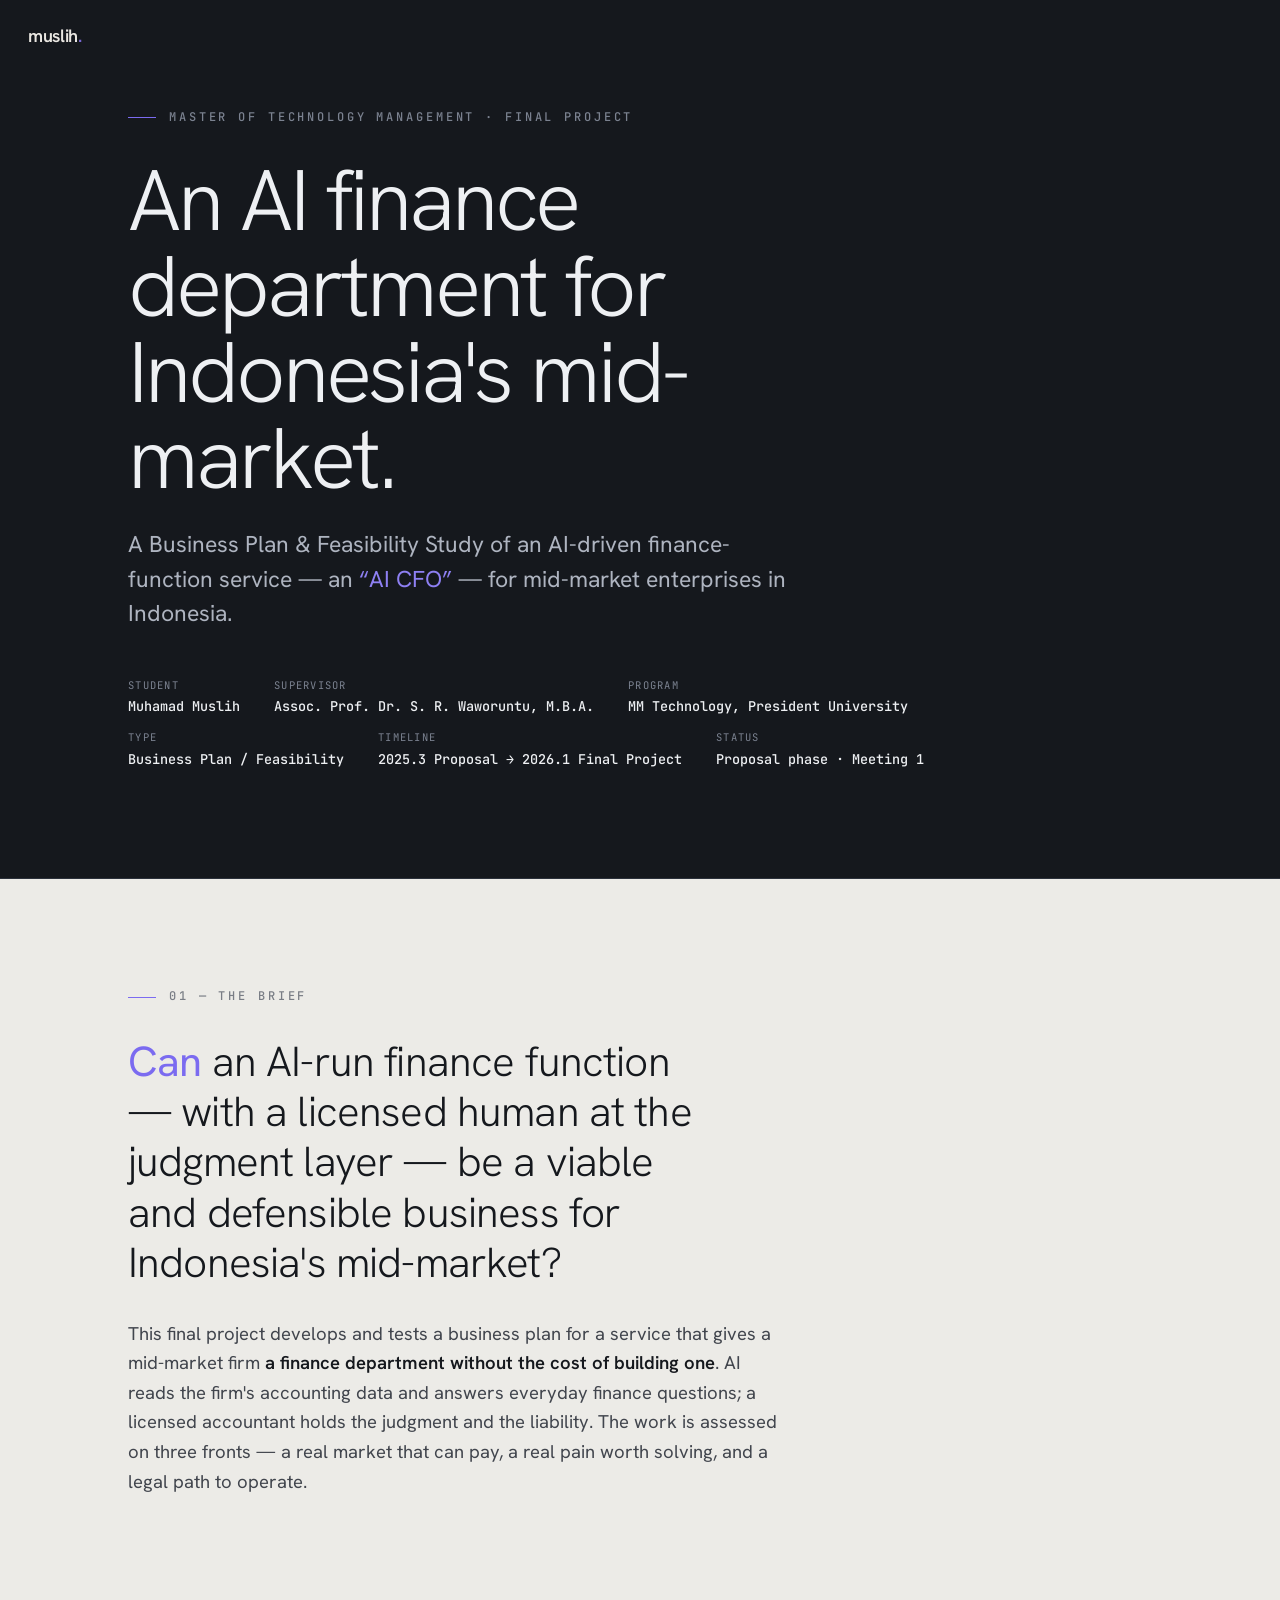
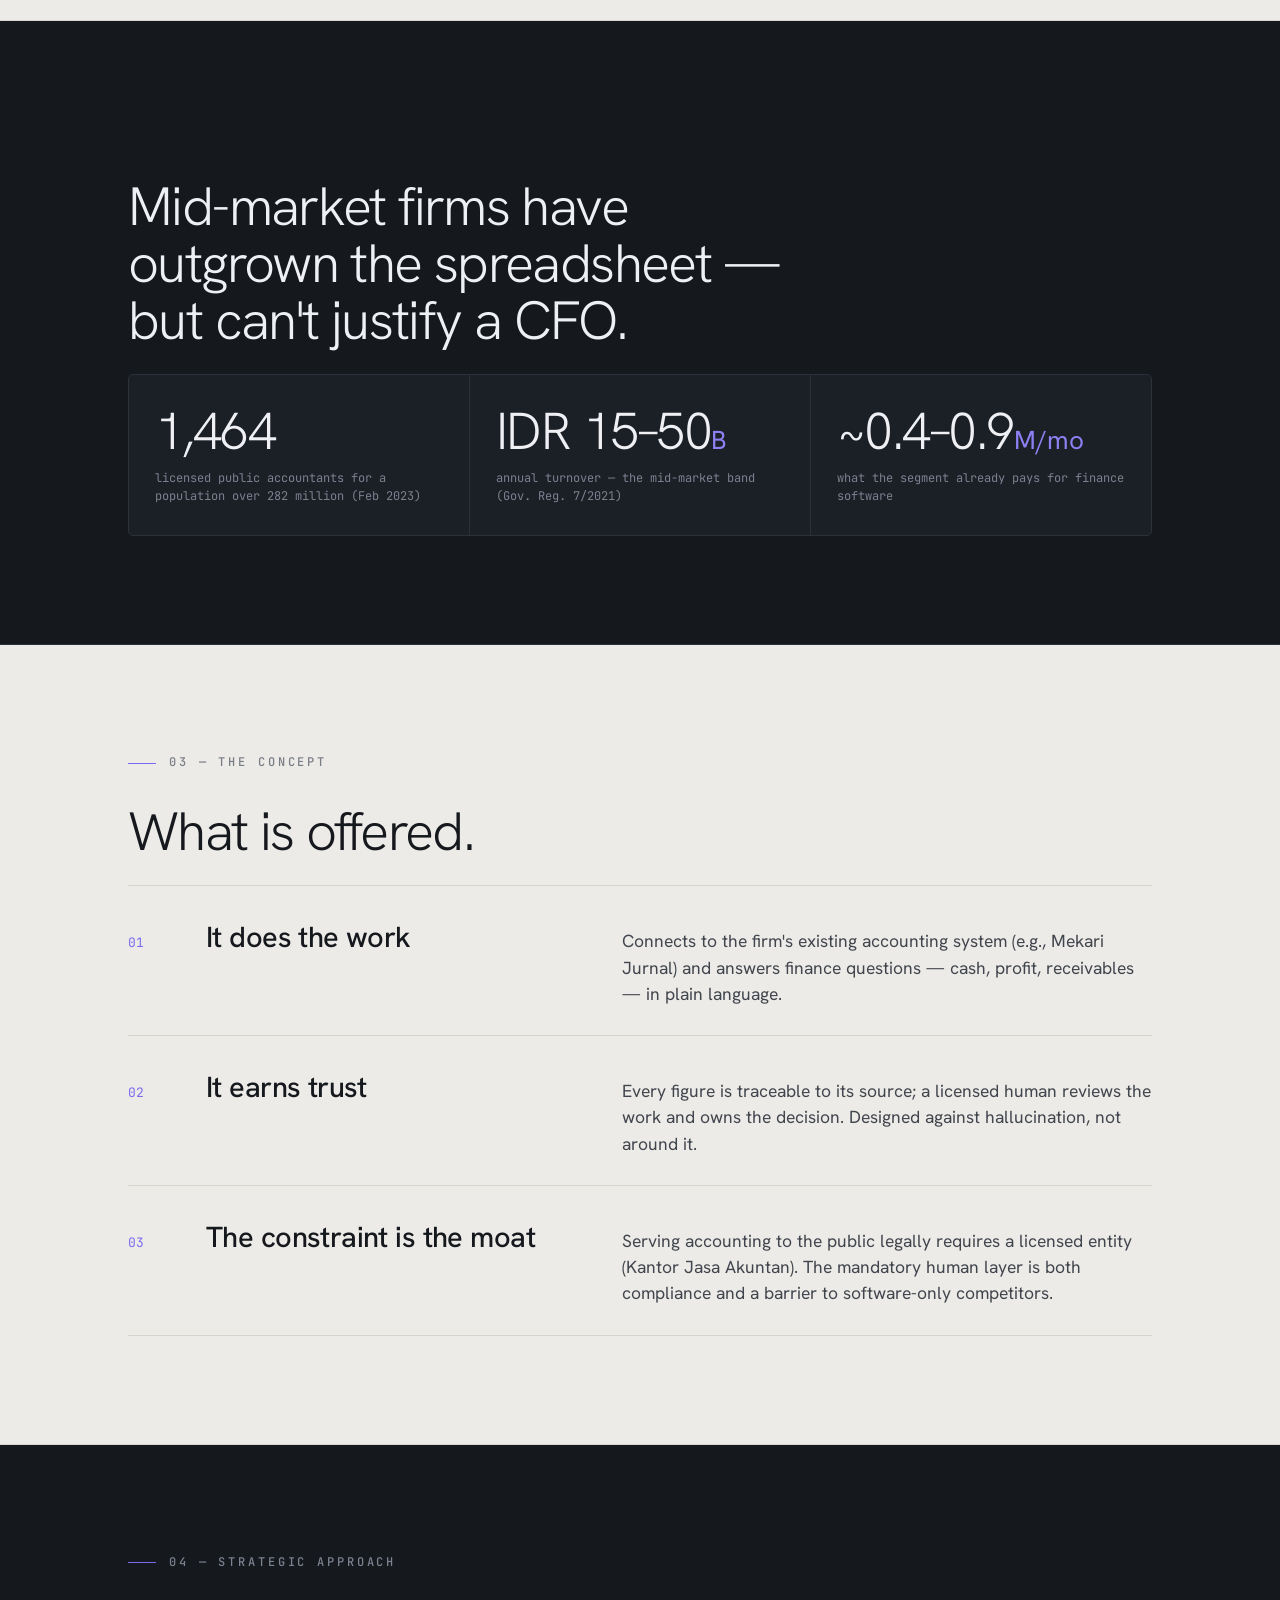
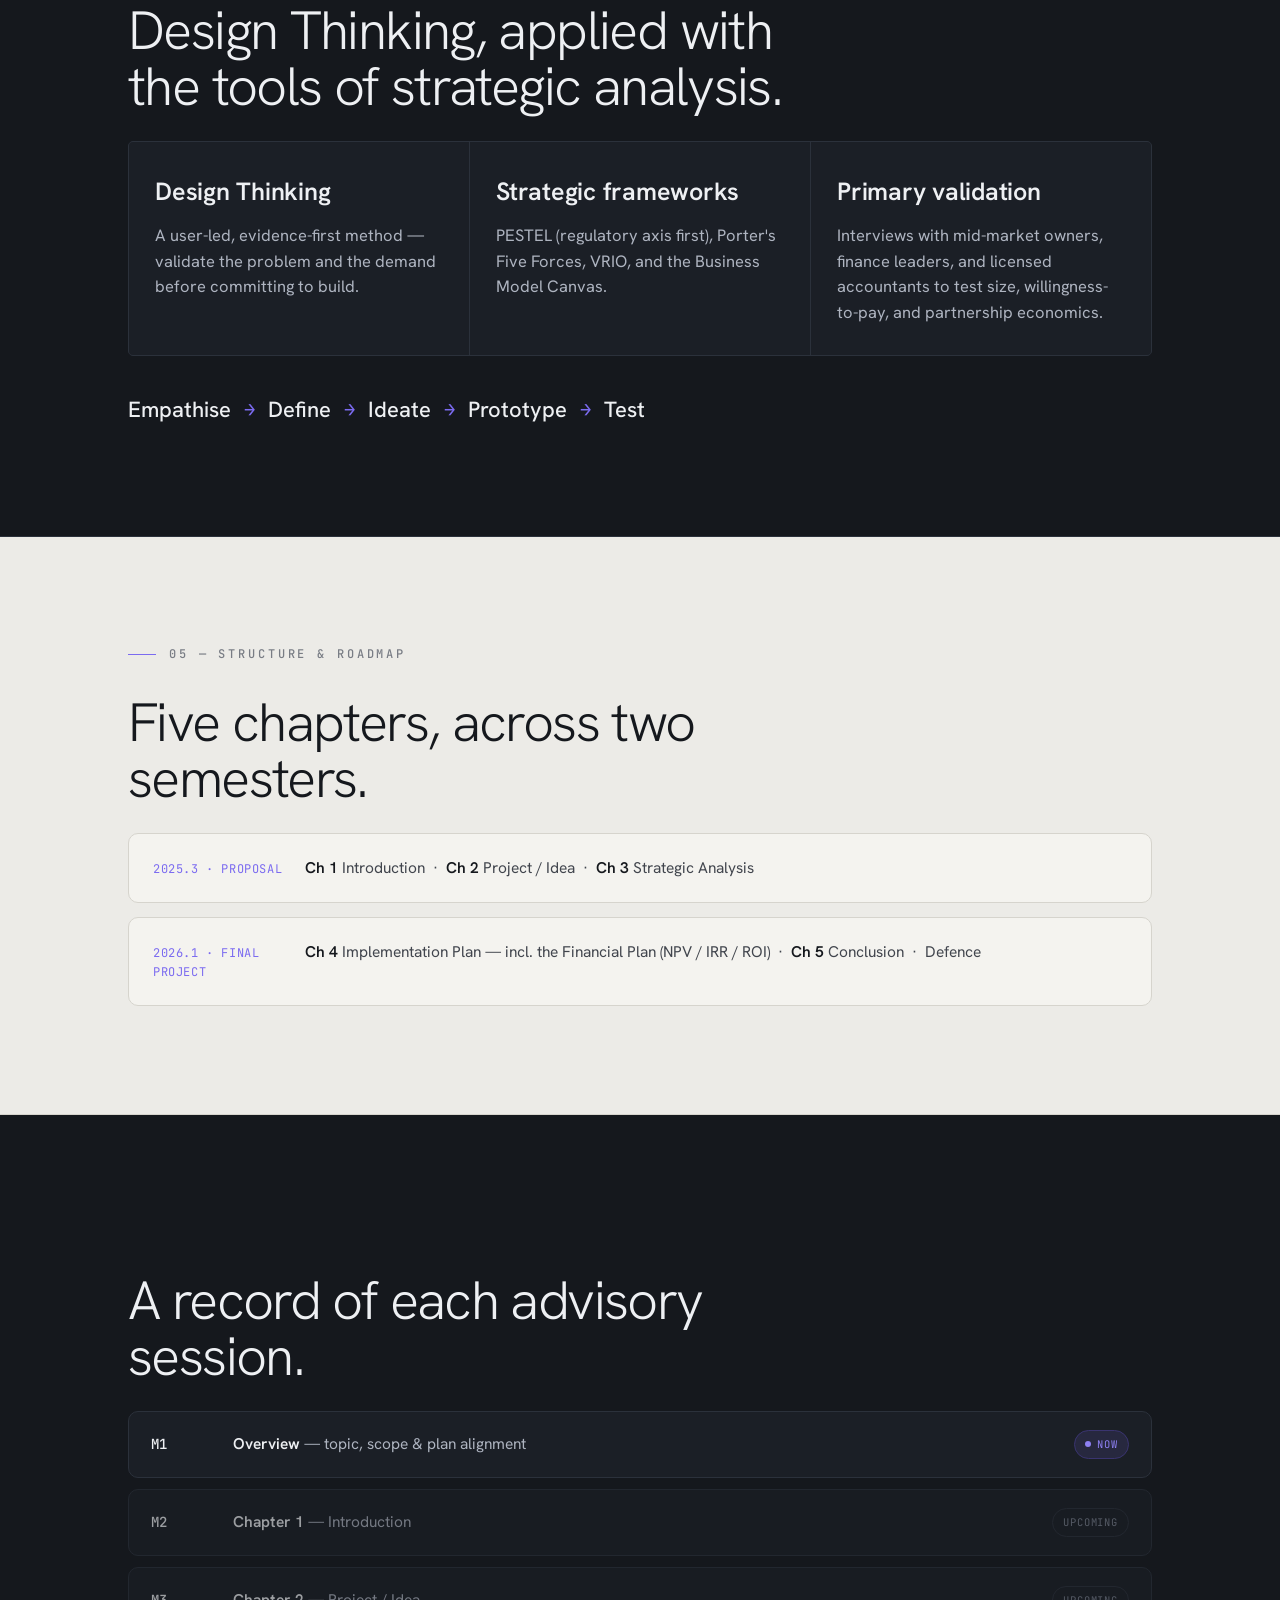
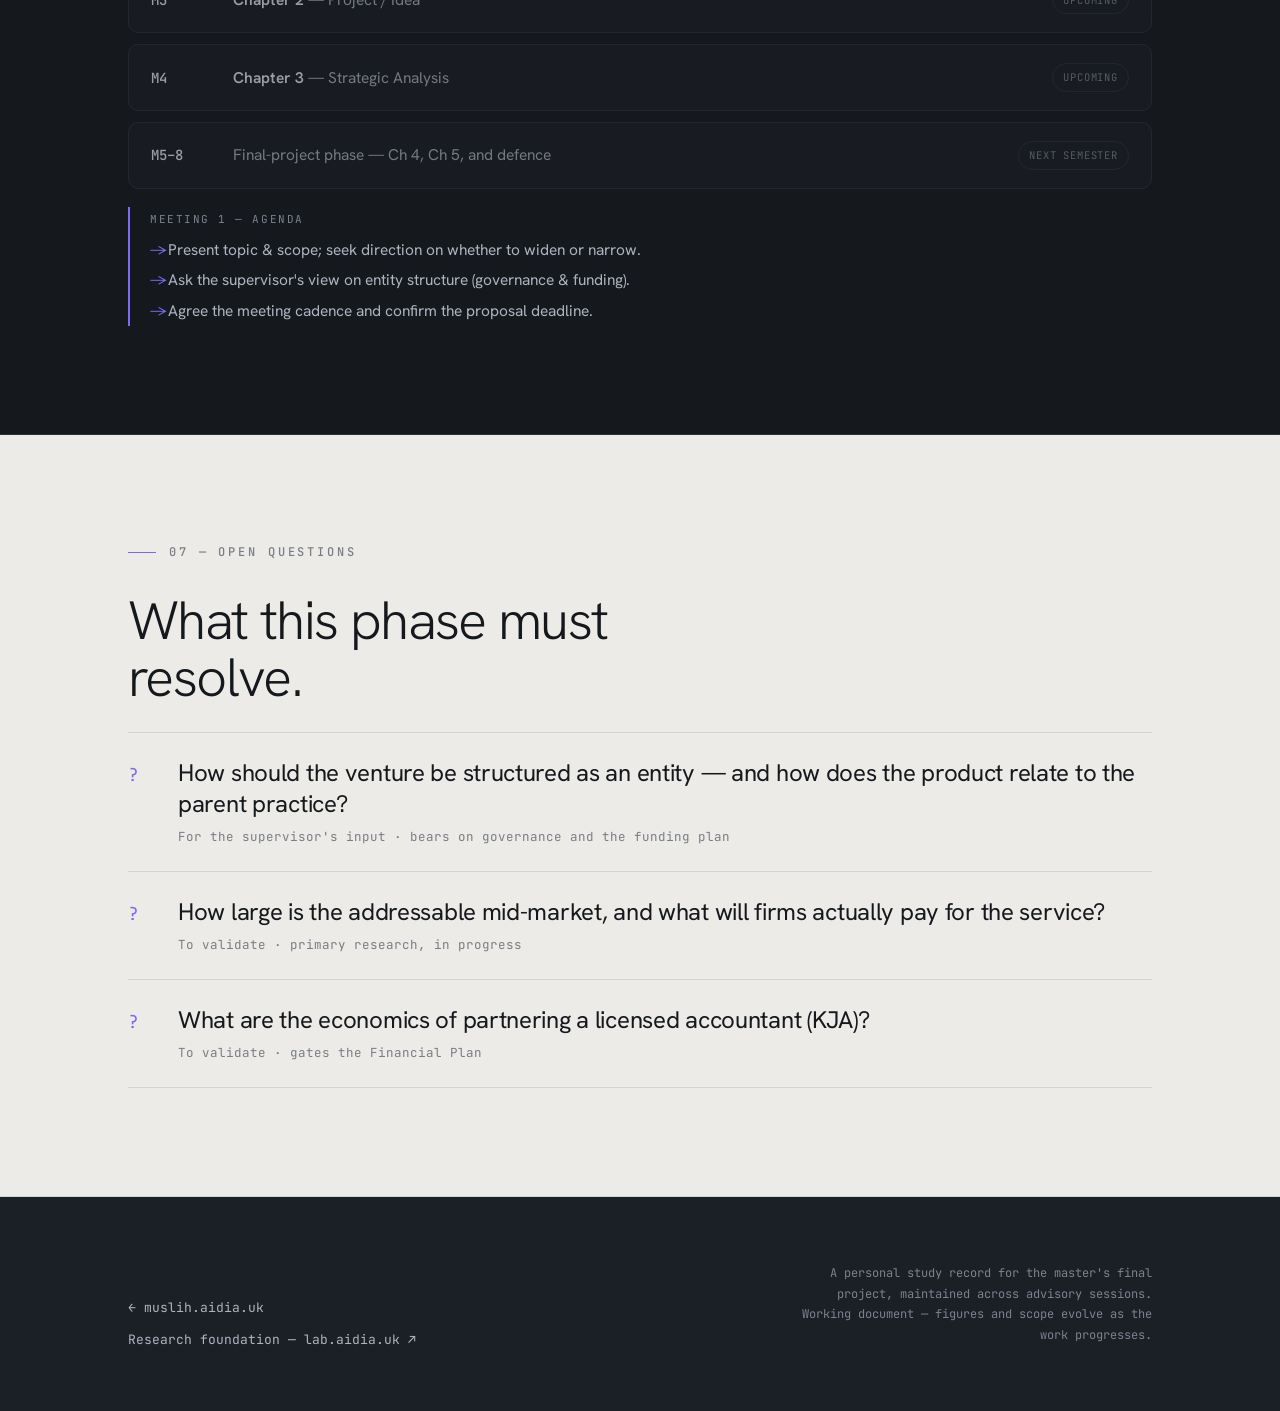
==== finalproject-mmpu/index.html @ 0fbce385 "Add Final Project (MMPU) consultation dossier — /finalproject-mmpu Co-Authored-By: Claude Opus 4.8 <" ====
<!DOCTYPE html>
<html lang="en">
<head>
<meta charset="UTF-8">
<meta name="viewport" content="width=device-width, initial-scale=1, viewport-fit=cover">
<title>Final Project — AI CFO for Indonesia's Mid-Market · Muhamad Muslih</title>
<meta name="description" content="A master's final project (Business Plan & Feasibility Study) on an AI-driven finance-function service for Indonesia's mid-market enterprises. A living record of the work, from proposal to defence.">
<meta name="robots" content="noindex">
<meta property="og:title" content="Final Project — An AI Finance Department for Indonesia's Mid-Market">
<meta property="og:description" content="Business Plan & Feasibility Study · MM Technology, President University. A living consultation record.">
<meta property="og:type" content="website">
<link rel="icon" href="data:image/svg+xml,%3Csvg xmlns='http://www.w3.org/2000/svg' viewBox='0 0 32 32'%3E%3Crect width='32' height='32' rx='7' fill='%2315181d'/%3E%3Ccircle cx='16' cy='16' r='6' fill='none' stroke='%237b6bf0' stroke-width='2.4'/%3E%3C/svg%3E">
<link rel="preconnect" href="https://fonts.googleapis.com">
<link rel="preconnect" href="https://fonts.gstatic.com" crossorigin>
<link href="https://fonts.googleapis.com/css2?family=Hanken+Grotesk:wght@300;400;500;600;700&family=JetBrains+Mono:wght@400;500&display=swap" rel="stylesheet">
<style>
:root{
  --ink:#15181d; --ink-2:#1b1f26; --paper:#ecebe7; --paper-2:#f4f3ef;
  --on-dark:#eef0f3; --on-dark-soft:#aeb4c0; --on-dark-mut:#7b8290;
  --on-light:#15181d; --on-light-soft:#41454d; --on-light-mut:#797d85;
  --hair-dark:#2b313b; --hair-light:#d6d4cd;
  --accent:#7b6bf0; --accent-soft:#8e80f3; --ok:#3a9f6f; --warn:#b5862a;
  --maxw:1080px;
  --disp:"Hanken Grotesk",system-ui,-apple-system,Segoe UI,Roboto,sans-serif;
  --mono:"JetBrains Mono",ui-monospace,SFMono-Regular,Menlo,monospace;
}
*{box-sizing:border-box}
html{scroll-behavior:smooth}
body{margin:0;background:var(--ink);color:var(--on-dark);font-family:var(--disp);font-size:17px;line-height:1.6;-webkit-font-smoothing:antialiased;text-rendering:optimizeLegibility}
::selection{background:var(--accent);color:#fff}
a{color:inherit;text-decoration:none}
.progress{position:fixed;top:0;left:0;height:3px;background:var(--accent);z-index:60;width:0}
.brand{position:fixed;top:22px;left:28px;z-index:50;font-family:var(--disp);font-weight:600;font-size:18px;letter-spacing:-.02em;color:#fff;mix-blend-mode:difference}
.brand i{font-style:normal;color:var(--accent-soft)}

section{padding:clamp(70px,12vh,128px) 0;border-bottom:1px solid var(--hair-dark)}
section.light{background:var(--paper);color:var(--on-light);border-bottom-color:var(--hair-light)}
.wrap{max-width:var(--maxw);margin:0 auto;padding:0 28px}

.eyebrow{font-family:var(--mono);font-size:12px;letter-spacing:.24em;text-transform:uppercase;font-weight:500;margin:0 0 30px;display:flex;align-items:center;gap:13px;color:var(--on-dark-mut)}
section.light .eyebrow{color:var(--on-light-mut)}
.eyebrow::before{content:"";width:28px;height:1px;background:var(--accent)}

h1.hero{font-family:var(--disp);font-weight:300;font-size:clamp(40px,7.4vw,86px);line-height:1.0;letter-spacing:-.035em;margin:0 0 26px;max-width:15ch}
h2.big{font-family:var(--disp);font-weight:300;font-size:clamp(29px,4.6vw,54px);line-height:1.05;letter-spacing:-.03em;margin:0 0 26px;max-width:22ch}
.lede{font-size:clamp(18px,2vw,22px);font-weight:400;line-height:1.55;max-width:62ch;color:var(--on-dark-soft)}
section.light .lede{color:var(--on-light-soft)}
.accent{color:var(--accent-soft)} section.light .accent{color:var(--accent)}
p.body{font-size:clamp(16px,1.6vw,18.5px);line-height:1.6;max-width:66ch;color:var(--on-light-soft);margin:0 0 16px}
section.dark p.body{color:var(--on-dark-soft)}
strong{font-weight:600;color:var(--on-light)} section.dark strong{color:var(--on-dark)}

/* hero meta */
.hero-sub{font-size:clamp(18px,2vw,23px);color:var(--on-dark-soft);max-width:52ch;line-height:1.5;margin:0}
.meta{display:flex;flex-wrap:wrap;gap:11px 34px;margin-top:46px;font-family:var(--mono);font-size:13px;color:var(--on-dark-mut)}
.meta div{display:flex;flex-direction:column;gap:3px}
.meta .ml{font-size:10.5px;letter-spacing:.12em;text-transform:uppercase;color:var(--on-dark-mut)}
.meta b{color:var(--on-dark);font-weight:500;font-size:13.5px}

/* central question */
.cq{font-family:var(--disp);font-weight:300;font-size:clamp(26px,3.6vw,42px);line-height:1.2;letter-spacing:-.02em;max-width:24ch;margin:0 0 30px}
.cq .accent{font-weight:400}

/* stat band */
.stats{display:grid;grid-template-columns:repeat(auto-fit,minmax(190px,1fr));gap:1px;background:var(--hair-dark);border:1px solid var(--hair-dark);border-radius:5px;overflow:hidden;margin:8px 0 0}
.stats .s{background:var(--ink-2);padding:30px 26px}
.stats .s b{display:block;font-family:var(--disp);font-weight:300;font-size:clamp(34px,5vw,52px);line-height:1;letter-spacing:-.03em;color:var(--on-dark)}
.stats .s b .u{font-size:.5em;font-weight:400;color:var(--accent-soft);letter-spacing:0}
.stats .s small{display:block;margin-top:12px;font-family:var(--mono);font-size:12px;line-height:1.5;color:var(--on-dark-mut)}

/* numbered rows */
.rows{border-top:1px solid var(--hair-light);margin-top:6px}
section.dark .rows{border-top-color:var(--hair-dark)}
.row{display:grid;grid-template-columns:54px minmax(0,1fr) minmax(0,1.35fr);gap:24px;padding:28px 0;border-bottom:1px solid var(--hair-light);align-items:baseline}
section.dark .row{border-bottom-color:var(--hair-dark)}
.row .num{font-family:var(--mono);font-size:13px;color:var(--accent)}
.row h3{font-family:var(--disp);font-weight:500;font-size:clamp(20px,2.5vw,29px);letter-spacing:-.02em;margin:0;color:var(--on-light)}
section.dark .row h3{color:var(--on-dark)}
.row p{margin:0;color:var(--on-light-soft);font-size:clamp(15px,1.55vw,17.5px);line-height:1.5}
section.dark .row p{color:var(--on-dark-soft)}
@media(max-width:720px){.row{grid-template-columns:40px 1fr;gap:6px 16px;padding:22px 0}.row p{grid-column:1/-1;padding-left:56px}}

/* approach grid */
.appr{display:grid;grid-template-columns:repeat(auto-fit,minmax(220px,1fr));gap:1px;background:var(--hair-dark);border:1px solid var(--hair-dark);border-radius:5px;overflow:hidden;margin:6px 0 36px}
.appr .a{background:var(--ink-2);padding:30px 26px}
.appr .a .t{font-family:var(--disp);font-weight:600;font-size:clamp(19px,2.2vw,25px);margin:0 0 11px;color:var(--on-dark);letter-spacing:-.01em}
.appr .a p{margin:0;font-size:clamp(14.5px,1.5vw,16.5px);color:var(--on-dark-soft);line-height:1.55}
.flow{display:flex;flex-wrap:wrap;align-items:center;gap:13px;font-family:var(--mono);font-size:14px;color:var(--on-dark-soft)}
.flow b{color:var(--on-dark);font-weight:500;font-family:var(--disp);font-size:clamp(17px,2vw,22px)}
.flow .arr{color:var(--accent);font-size:19px}

/* roadmap */
.road{display:grid;gap:14px;margin-top:6px}
.rd{display:grid;grid-template-columns:130px 1fr;gap:22px;align-items:baseline;border:1px solid var(--hair-light);border-radius:10px;padding:22px 24px;background:var(--paper-2)}
.rd .ph{font-family:var(--mono);font-size:12px;letter-spacing:.05em;text-transform:uppercase;color:var(--accent)}
.rd .ch{font-size:15.5px;color:var(--on-light-soft);line-height:1.55}
.rd .ch b{color:var(--on-light);font-weight:600}
@media(max-width:640px){.rd{grid-template-columns:1fr;gap:8px}}

/* consultation log */
.log{display:grid;gap:11px;margin-top:6px}
.le{display:grid;grid-template-columns:64px 1fr auto;gap:18px;align-items:center;border:1px solid var(--hair-dark);border-radius:10px;padding:18px 22px;background:var(--ink-2)}
.le .mtg{font-family:var(--mono);font-size:14px;color:var(--on-dark);font-weight:500}
.le .ttl{font-size:15.5px;color:var(--on-dark-soft);line-height:1.45}
.le .ttl b{color:var(--on-dark);font-weight:600;font-family:var(--disp)}
.le .badge{font-family:var(--mono);font-size:10.5px;letter-spacing:.08em;text-transform:uppercase;padding:5px 10px;border-radius:999px;border:1px solid;white-space:nowrap;display:inline-flex;align-items:center;gap:6px}
.le .badge .dot{width:6px;height:6px;border-radius:50%;background:currentColor}
.badge.now{color:var(--accent-soft);border-color:#3a3470;background:rgba(123,107,240,.12)}
.badge.next{color:var(--on-dark-mut);border-color:var(--hair-dark)}
.badge.done{color:var(--ok);border-color:#264a39;background:rgba(58,159,111,.1)}
.le.dim{opacity:.62}
@media(max-width:640px){.le{grid-template-columns:1fr;gap:8px}.le .badge{justify-self:start}}
.agenda{margin:18px 0 0;border-left:2px solid var(--accent);padding:4px 0 4px 20px}
.agenda .al{font-family:var(--mono);font-size:11px;letter-spacing:.14em;text-transform:uppercase;color:var(--on-dark-mut);margin:0 0 10px}
.agenda ul{margin:0;padding:0;list-style:none;display:grid;gap:8px}
.agenda li{font-size:15.5px;color:var(--on-dark-soft);line-height:1.45;padding-left:18px;position:relative}
.agenda li::before{content:"→";position:absolute;left:0;color:var(--accent)}

/* open questions */
.oq{border-top:1px solid var(--hair-light);margin-top:6px}
.oq .q{display:grid;grid-template-columns:34px 1fr;gap:16px;align-items:baseline;padding:24px 0;border-bottom:1px solid var(--hair-light)}
.oq .q .mk{font-family:var(--mono);font-size:18px;color:var(--accent);line-height:1}
.oq .q p{margin:0;font-family:var(--disp);font-weight:400;font-size:clamp(17px,2vw,24px);line-height:1.3;letter-spacing:-.012em;color:var(--on-light)}
.oq .q small{display:block;margin-top:8px;font-family:var(--mono);font-size:12.5px;color:var(--on-light-mut);letter-spacing:0;line-height:1.6}

/* footer */
footer{background:var(--ink-2);padding:54px 0;border-bottom:0}
footer .wrap{display:flex;flex-wrap:wrap;justify-content:space-between;gap:24px;align-items:flex-end}
footer .fl a{display:block;font-family:var(--mono);font-size:13px;color:var(--on-dark-soft);padding:5px 0;border-bottom:1px solid transparent;width:fit-content}
footer .fl a:hover{color:var(--accent-soft)}
footer .note{font-family:var(--mono);font-size:12px;color:var(--on-dark-mut);line-height:1.7;max-width:50ch;text-align:right}

.r{opacity:0;transform:translateY(20px);transition:opacity .7s cubic-bezier(.2,.7,.2,1),transform .7s cubic-bezier(.2,.7,.2,1)}
.r.in{opacity:1;transform:none}
@media(prefers-reduced-motion:reduce){.r{opacity:1;transform:none}}
@media(max-width:680px){.brand{top:16px;left:18px;font-size:16px}.meta{gap:10px 22px}}
</style>
</head>
<body>
<div class="progress" id="prog"></div>
<a class="brand" href="https://muslih.aidia.uk">muslih<i>.</i></a>

<!-- ===== HERO ===== -->
<section class="dark">
  <div class="wrap">
    <p class="eyebrow r">Master of Technology Management · Final Project</p>
    <h1 class="hero r">An AI finance department for Indonesia's mid-market.</h1>
    <p class="hero-sub r">A Business Plan &amp; Feasibility Study of an AI-driven finance-function service — an <span class="accent">“AI CFO”</span> — for mid-market enterprises in Indonesia.</p>
    <div class="meta r">
      <div><span class="ml">Student</span><b>Muhamad Muslih</b></div>
      <div><span class="ml">Supervisor</span><b>Assoc. Prof. Dr. S. R. Waworuntu, M.B.A.</b></div>
      <div><span class="ml">Program</span><b>MM Technology, President University</b></div>
      <div><span class="ml">Type</span><b>Business Plan / Feasibility</b></div>
      <div><span class="ml">Timeline</span><b>2025.3 Proposal → 2026.1 Final Project</b></div>
      <div><span class="ml">Status</span><b>Proposal phase · Meeting 1</b></div>
    </div>
  </div>
</section>

<!-- ===== 01 BRIEF ===== -->
<section class="light">
  <div class="wrap">
    <p class="eyebrow r">01 — The brief</p>
    <p class="cq r"><span class="accent">Can</span> an AI-run finance function — with a licensed human at the judgment layer — be a viable and defensible business for Indonesia's mid-market?</p>
    <p class="body r">This final project develops and tests a business plan for a service that gives a mid-market firm <strong>a finance department without the cost of building one</strong>. AI reads the firm's accounting data and answers everyday finance questions; a licensed accountant holds the judgment and the liability. The work is assessed on three fronts — a real market that can pay, a real pain worth solving, and a legal path to operate.</p>
  </div>
</section>

<!-- ===== 02 PROBLEM ===== -->
<section class="dark">
  <div class="wrap">
    <p class="eyebrow r">02 — The problem</p>
    <h2 class="big r">Mid-market firms have outgrown the spreadsheet — but can't justify a CFO.</h2>
    <div class="stats r">
      <div class="s"><b>1,464</b><small>licensed public accountants for a population over 282 million (Feb 2023)</small></div>
      <div class="s"><b>IDR 15–50<span class="u">B</span></b><small>annual turnover — the mid-market band (Gov. Reg. 7/2021)</small></div>
      <div class="s"><b>~0.4–0.9<span class="u">M/mo</span></b><small>what the segment already pays for finance software</small></div>
    </div>
  </div>
</section>

<!-- ===== 03 CONCEPT ===== -->
<section class="light">
  <div class="wrap">
    <p class="eyebrow r">03 — The concept</p>
    <h2 class="big r">What is offered.</h2>
    <div class="rows">
      <div class="row r"><span class="num">01</span><h3>It does the work</h3><p>Connects to the firm's existing accounting system (e.g., Mekari Jurnal) and answers finance questions — cash, profit, receivables — in plain language.</p></div>
      <div class="row r"><span class="num">02</span><h3>It earns trust</h3><p>Every figure is traceable to its source; a licensed human reviews the work and owns the decision. Designed against hallucination, not around it.</p></div>
      <div class="row r"><span class="num">03</span><h3>The constraint is the moat</h3><p>Serving accounting to the public legally requires a licensed entity (Kantor Jasa Akuntan). The mandatory human layer is both compliance and a barrier to software-only competitors.</p></div>
    </div>
  </div>
</section>

<!-- ===== 04 APPROACH ===== -->
<section class="dark">
  <div class="wrap">
    <p class="eyebrow r">04 — Strategic approach</p>
    <h2 class="big r">Design Thinking, applied with the tools of strategic analysis.</h2>
    <div class="appr r">
      <div class="a"><div class="t">Design Thinking</div><p>A user-led, evidence-first method — validate the problem and the demand before committing to build.</p></div>
      <div class="a"><div class="t">Strategic frameworks</div><p>PESTEL (regulatory axis first), Porter's Five Forces, VRIO, and the Business Model Canvas.</p></div>
      <div class="a"><div class="t">Primary validation</div><p>Interviews with mid-market owners, finance leaders, and licensed accountants to test size, willingness-to-pay, and partnership economics.</p></div>
    </div>
    <div class="flow r"><b>Empathise</b><span class="arr">→</span><b>Define</b><span class="arr">→</span><b>Ideate</b><span class="arr">→</span><b>Prototype</b><span class="arr">→</span><b>Test</b></div>
  </div>
</section>

<!-- ===== 05 ROADMAP ===== -->
<section class="light">
  <div class="wrap">
    <p class="eyebrow r">05 — Structure &amp; roadmap</p>
    <h2 class="big r">Five chapters, across two semesters.</h2>
    <div class="road">
      <div class="rd r"><div class="ph">2025.3 · Proposal</div><div class="ch"><b>Ch 1</b> Introduction &nbsp;·&nbsp; <b>Ch 2</b> Project / Idea &nbsp;·&nbsp; <b>Ch 3</b> Strategic Analysis</div></div>
      <div class="rd r"><div class="ph">2026.1 · Final Project</div><div class="ch"><b>Ch 4</b> Implementation Plan — incl. the Financial Plan (NPV / IRR / ROI) &nbsp;·&nbsp; <b>Ch 5</b> Conclusion &nbsp;·&nbsp; Defence</div></div>
    </div>
  </div>
</section>

<!-- ===== 06 CONSULTATION LOG ===== -->
<section class="dark">
  <div class="wrap">
    <p class="eyebrow r">06 — Consultation log</p>
    <h2 class="big r">A record of each advisory session.</h2>
    <div class="log r">
      <div class="le"><span class="mtg">M1</span><span class="ttl"><b>Overview</b> — topic, scope &amp; plan alignment</span><span class="badge now"><span class="dot"></span>Now</span></div>
      <div class="le dim"><span class="mtg">M2</span><span class="ttl"><b>Chapter 1</b> — Introduction</span><span class="badge next">Upcoming</span></div>
      <div class="le dim"><span class="mtg">M3</span><span class="ttl"><b>Chapter 2</b> — Project / Idea</span><span class="badge next">Upcoming</span></div>
      <div class="le dim"><span class="mtg">M4</span><span class="ttl"><b>Chapter 3</b> — Strategic Analysis</span><span class="badge next">Upcoming</span></div>
      <div class="le dim"><span class="mtg">M5–8</span><span class="ttl">Final-project phase — Ch 4, Ch 5, and defence</span><span class="badge next">Next semester</span></div>
    </div>
    <div class="agenda r">
      <p class="al">Meeting 1 — agenda</p>
      <ul>
        <li>Present topic &amp; scope; seek direction on whether to widen or narrow.</li>
        <li>Ask the supervisor's view on entity structure (governance &amp; funding).</li>
        <li>Agree the meeting cadence and confirm the proposal deadline.</li>
      </ul>
    </div>
  </div>
</section>

<!-- ===== 07 OPEN QUESTIONS ===== -->
<section class="light">
  <div class="wrap">
    <p class="eyebrow r">07 — Open questions</p>
    <h2 class="big r">What this phase must resolve.</h2>
    <div class="oq">
      <div class="q r"><span class="mk">?</span><div><p>How should the venture be structured as an entity — and how does the product relate to the parent practice?</p><small>For the supervisor's input · bears on governance and the funding plan</small></div></div>
      <div class="q r"><span class="mk">?</span><div><p>How large is the addressable mid-market, and what will firms actually pay for the service?</p><small>To validate · primary research, in progress</small></div></div>
      <div class="q r"><span class="mk">?</span><div><p>What are the economics of partnering a licensed accountant (KJA)?</p><small>To validate · gates the Financial Plan</small></div></div>
    </div>
  </div>
</section>

<footer>
  <div class="wrap">
    <div class="fl">
      <a href="https://muslih.aidia.uk">← muslih.aidia.uk</a>
      <a href="https://lab.aidia.uk/ai-finance-dept.html">Research foundation — lab.aidia.uk ↗</a>
    </div>
    <p class="note">A personal study record for the master's final project, maintained across advisory sessions. Working document — figures and scope evolve as the work progresses.</p>
  </div>
</footer>

<script>
(function(){
  var prog=document.getElementById('prog');
  function onScroll(){
    var h=document.documentElement, max=h.scrollHeight-h.clientHeight;
    prog.style.width=(max>0?(h.scrollTop/max*100):0)+'%';
  }
  document.addEventListener('scroll',onScroll,{passive:true}); onScroll();
  if('IntersectionObserver' in window){
    var io=new IntersectionObserver(function(es){
      es.forEach(function(e){ if(e.isIntersecting){ e.target.classList.add('in'); io.unobserve(e.target);} });
    },{threshold:0.12,rootMargin:'0px 0px -8% 0px'});
    document.querySelectorAll('.r').forEach(function(el){io.observe(el)});
  } else { document.querySelectorAll('.r').forEach(function(el){el.classList.add('in')}); }
})();
</script>
</body>
</html>
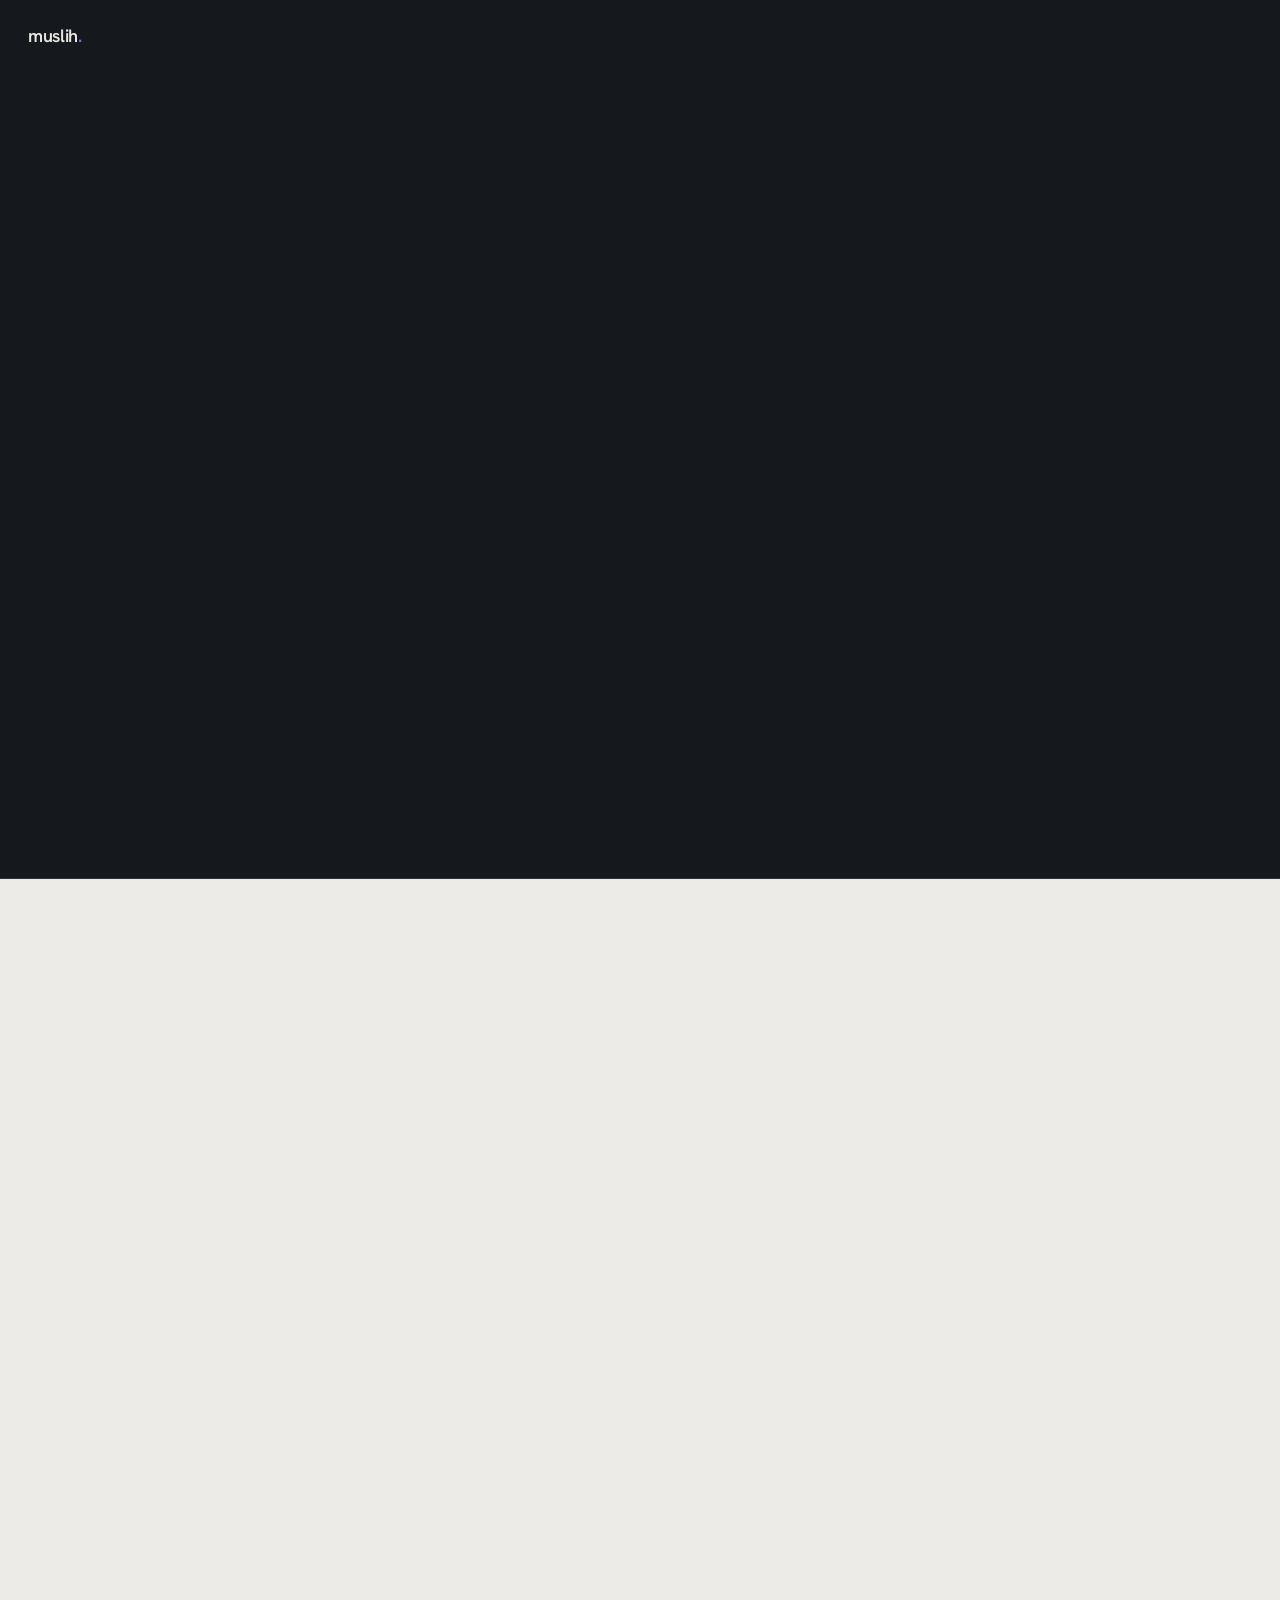
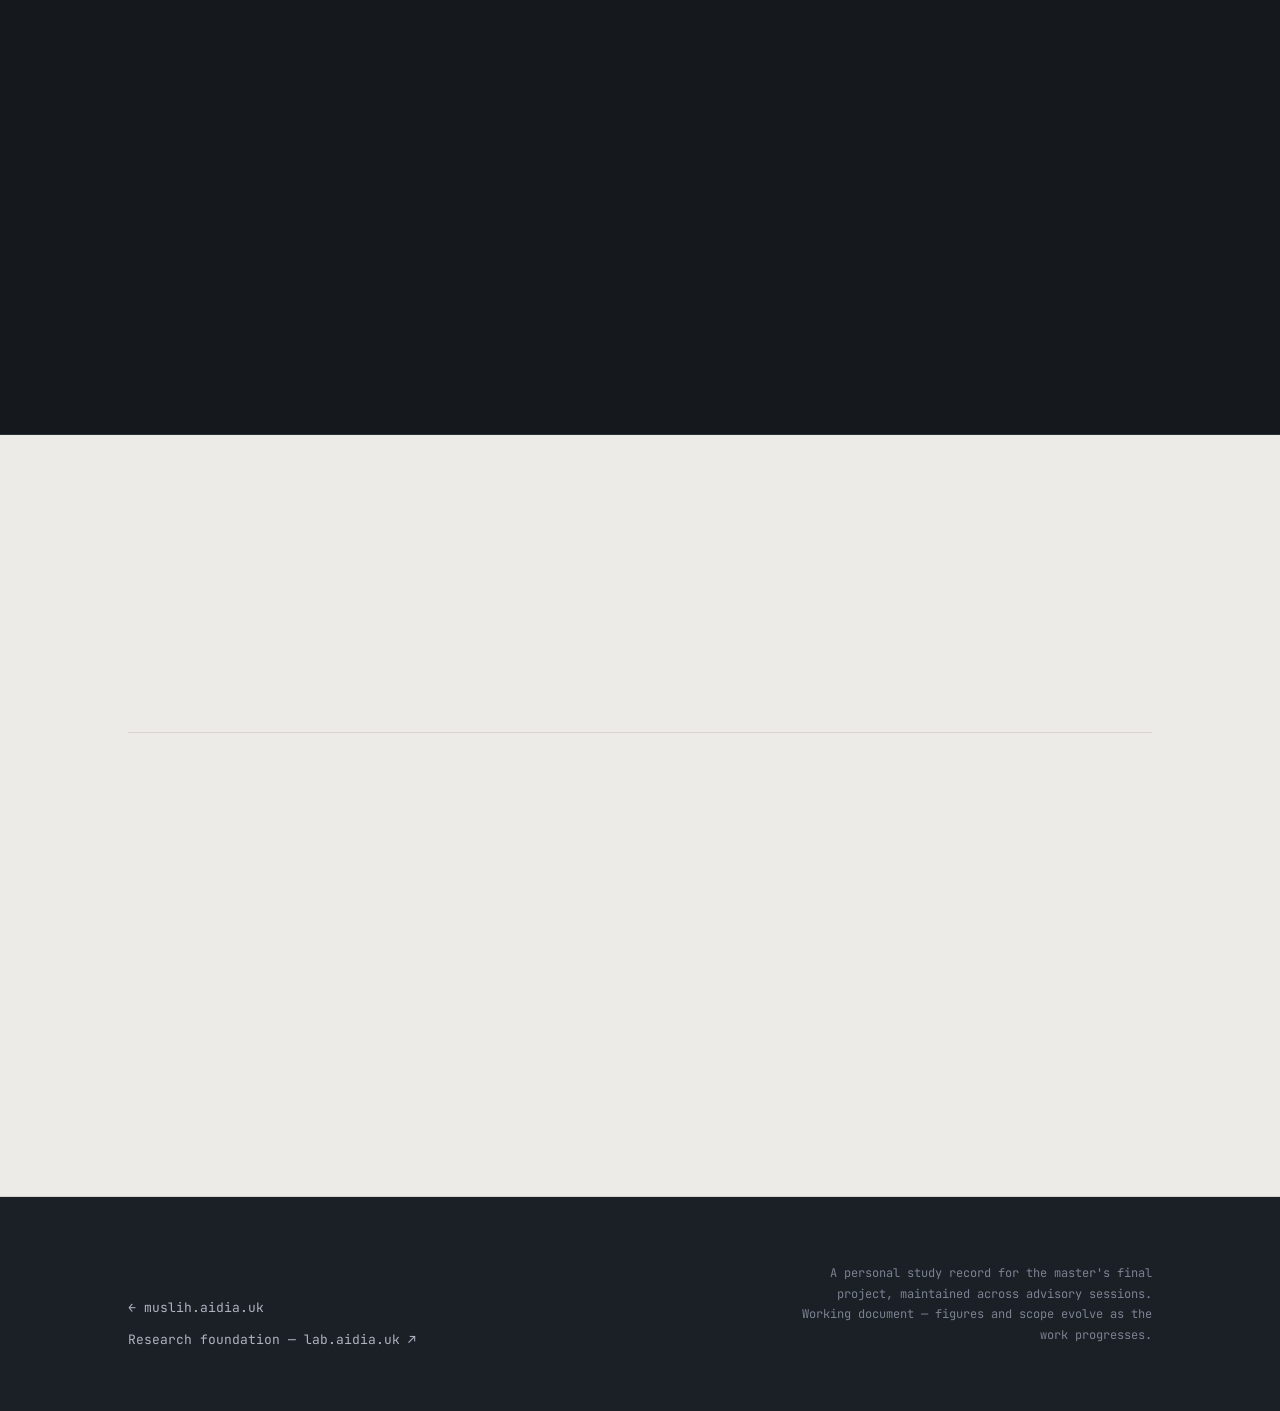
==== commit 22200d9c: "Final Project page: no-JS fallback (guard reveal under html.js) Co-Authored-By: Claude Opus 4.8 <nor" ====
--- a/finalproject-mmpu/index.html
+++ b/finalproject-mmpu/index.html
@@ -3,6 +3,7 @@
 <head>
 <meta charset="UTF-8">
 <meta name="viewport" content="width=device-width, initial-scale=1, viewport-fit=cover">
+<script>document.documentElement.classList.add('js')</script>
 <title>Final Project — AI CFO for Indonesia's Mid-Market · Muhamad Muslih</title>
 <meta name="description" content="A master's final project (Business Plan & Feasibility Study) on an AI-driven finance-function service for Indonesia's mid-market enterprises. A living record of the work, from proposal to defence.">
 <meta name="robots" content="noindex">
@@ -130,9 +131,9 @@
 footer .fl a:hover{color:var(--accent-soft)}
 footer .note{font-family:var(--mono);font-size:12px;color:var(--on-dark-mut);line-height:1.7;max-width:50ch;text-align:right}
 
-.r{opacity:0;transform:translateY(20px);transition:opacity .7s cubic-bezier(.2,.7,.2,1),transform .7s cubic-bezier(.2,.7,.2,1)}
+html.js .r{opacity:0;transform:translateY(20px);transition:opacity .7s cubic-bezier(.2,.7,.2,1),transform .7s cubic-bezier(.2,.7,.2,1)}
 .r.in{opacity:1;transform:none}
-@media(prefers-reduced-motion:reduce){.r{opacity:1;transform:none}}
+@media(prefers-reduced-motion:reduce){html.js .r{opacity:1;transform:none}}
 @media(max-width:680px){.brand{top:16px;left:18px;font-size:16px}.meta{gap:10px 22px}}
 </style>
 </head>
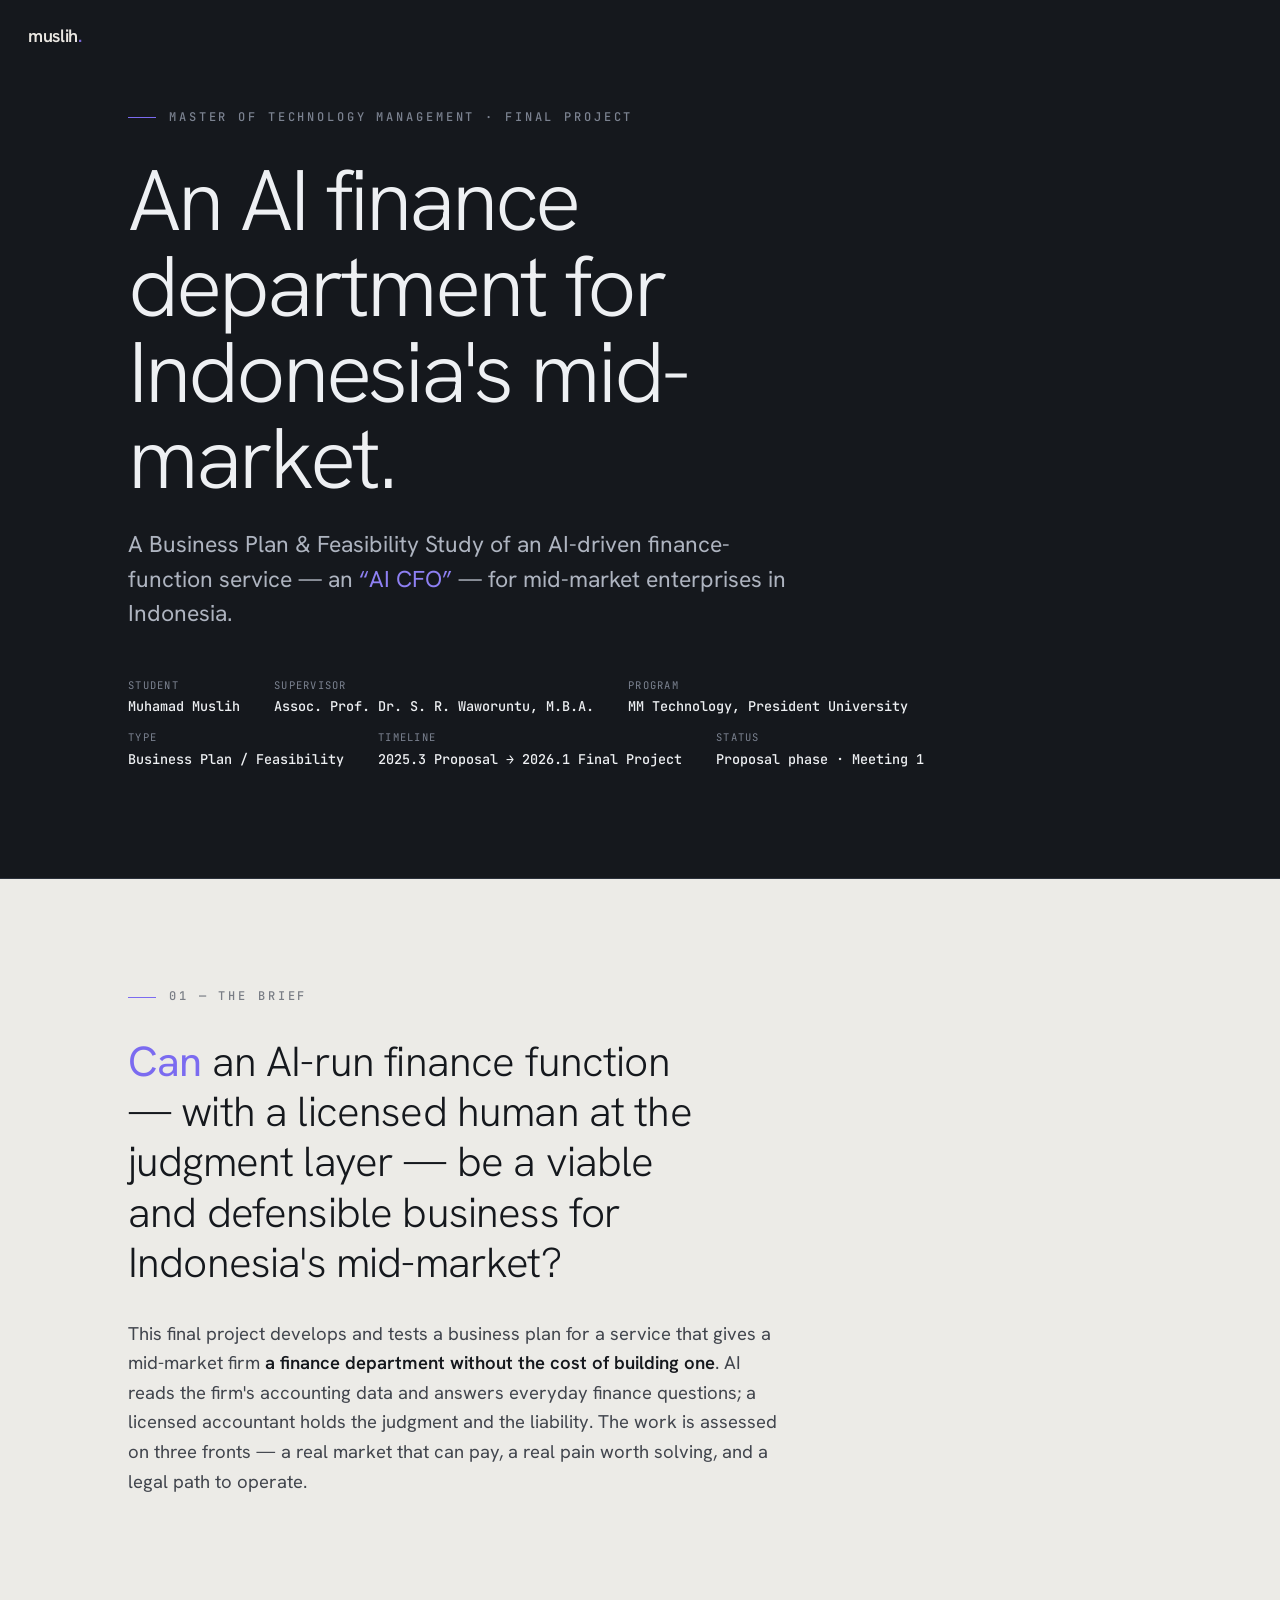
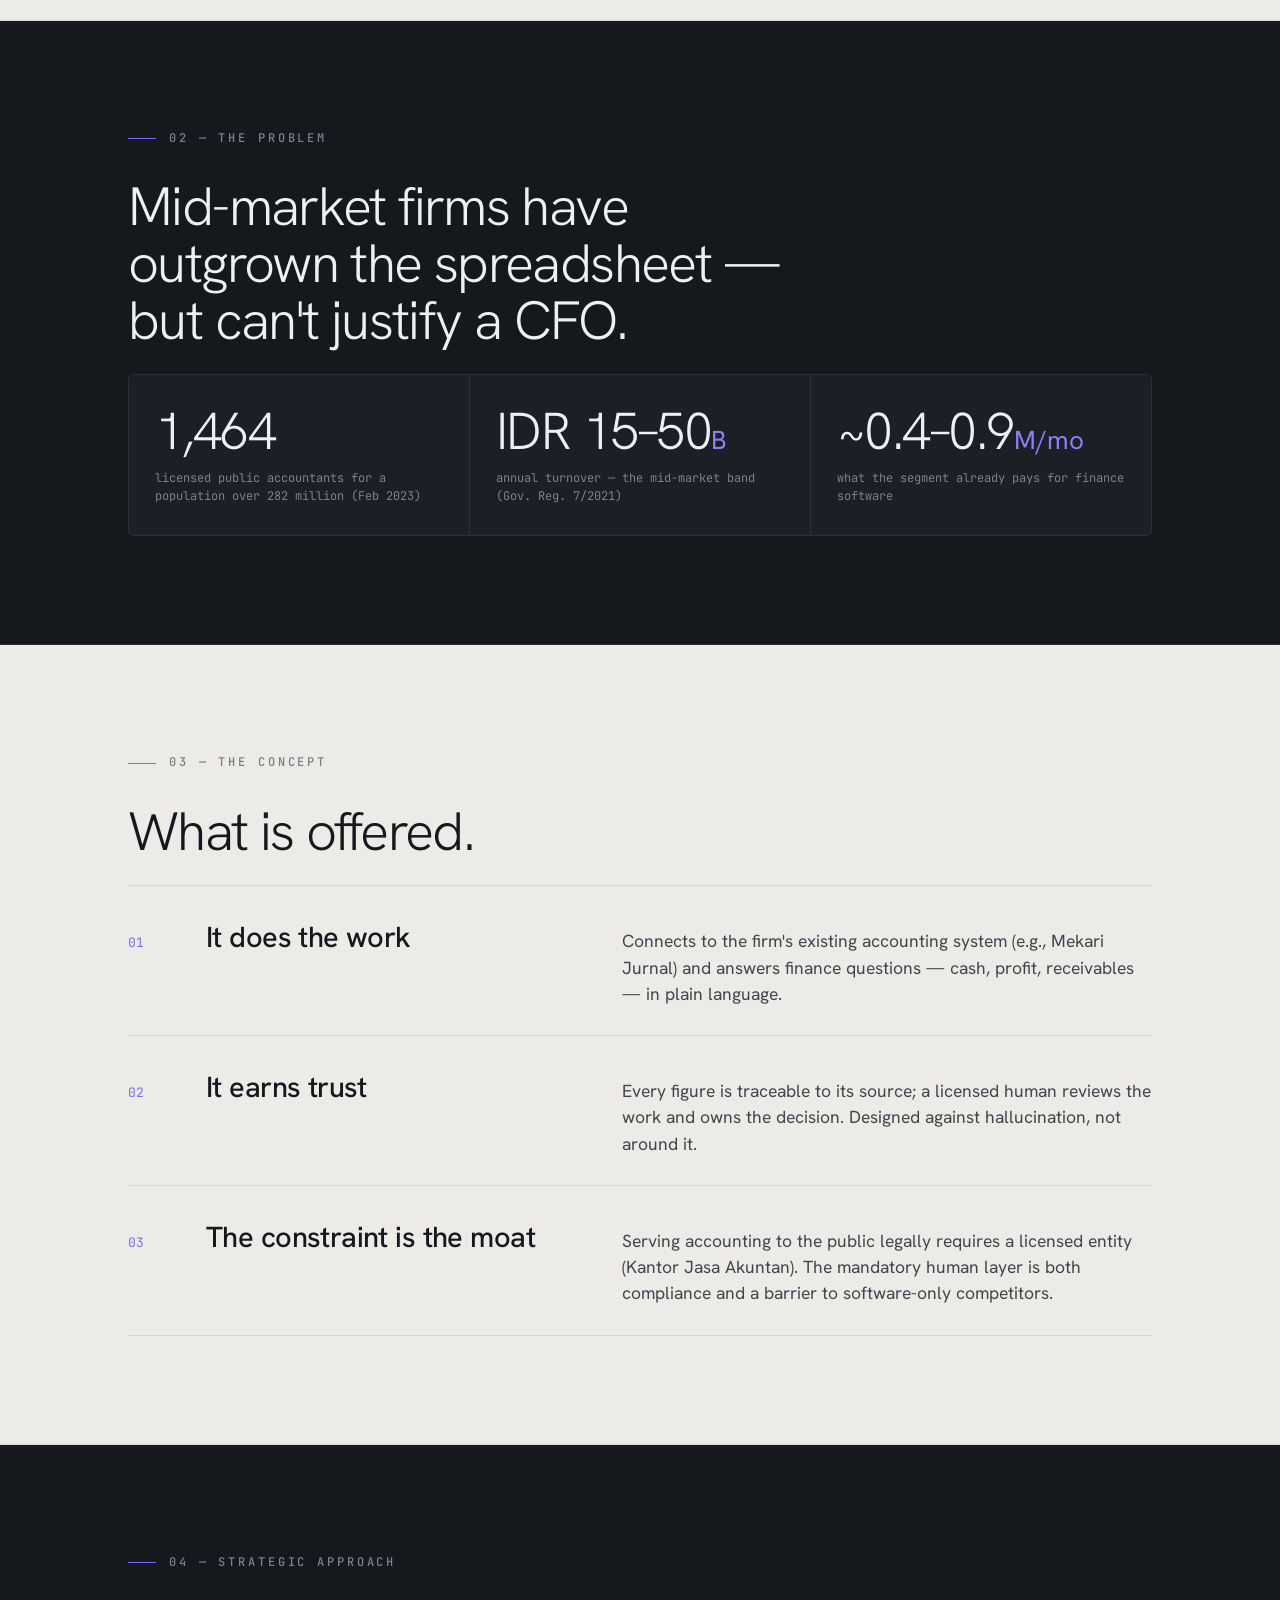
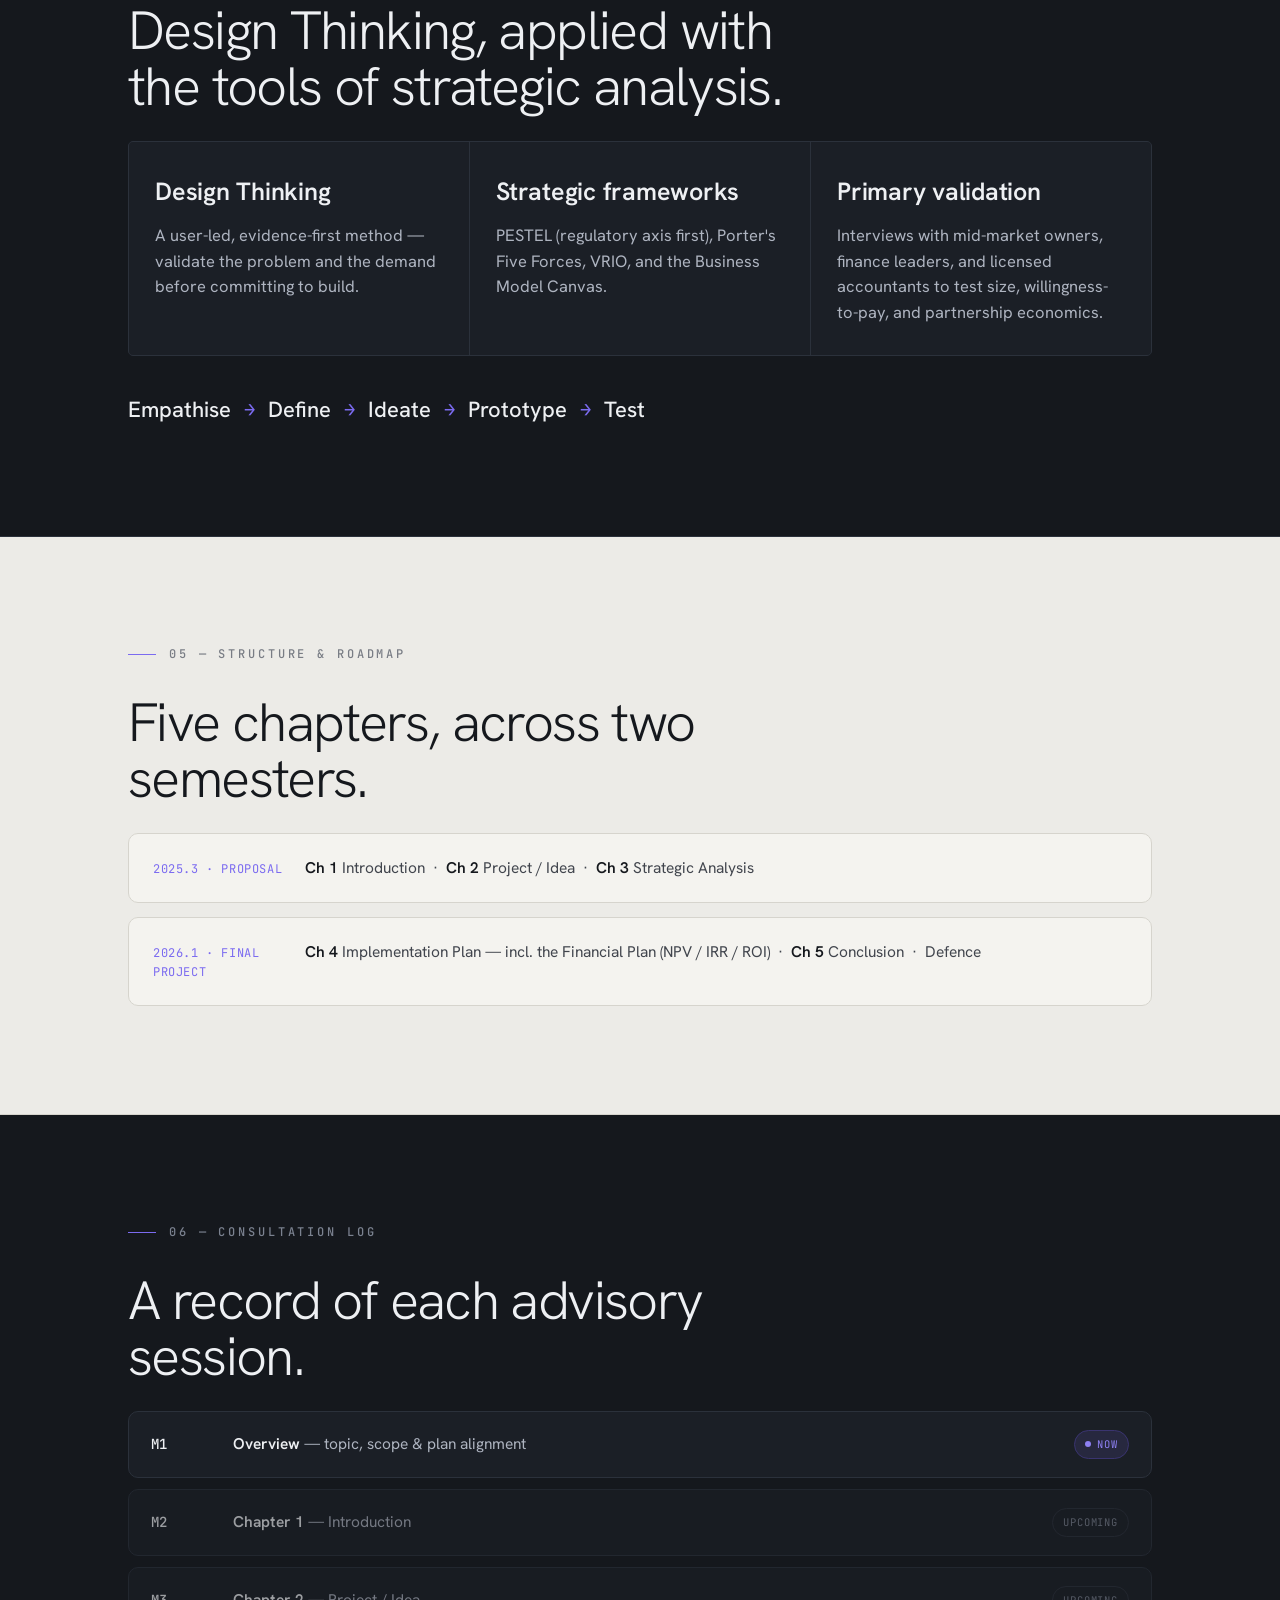
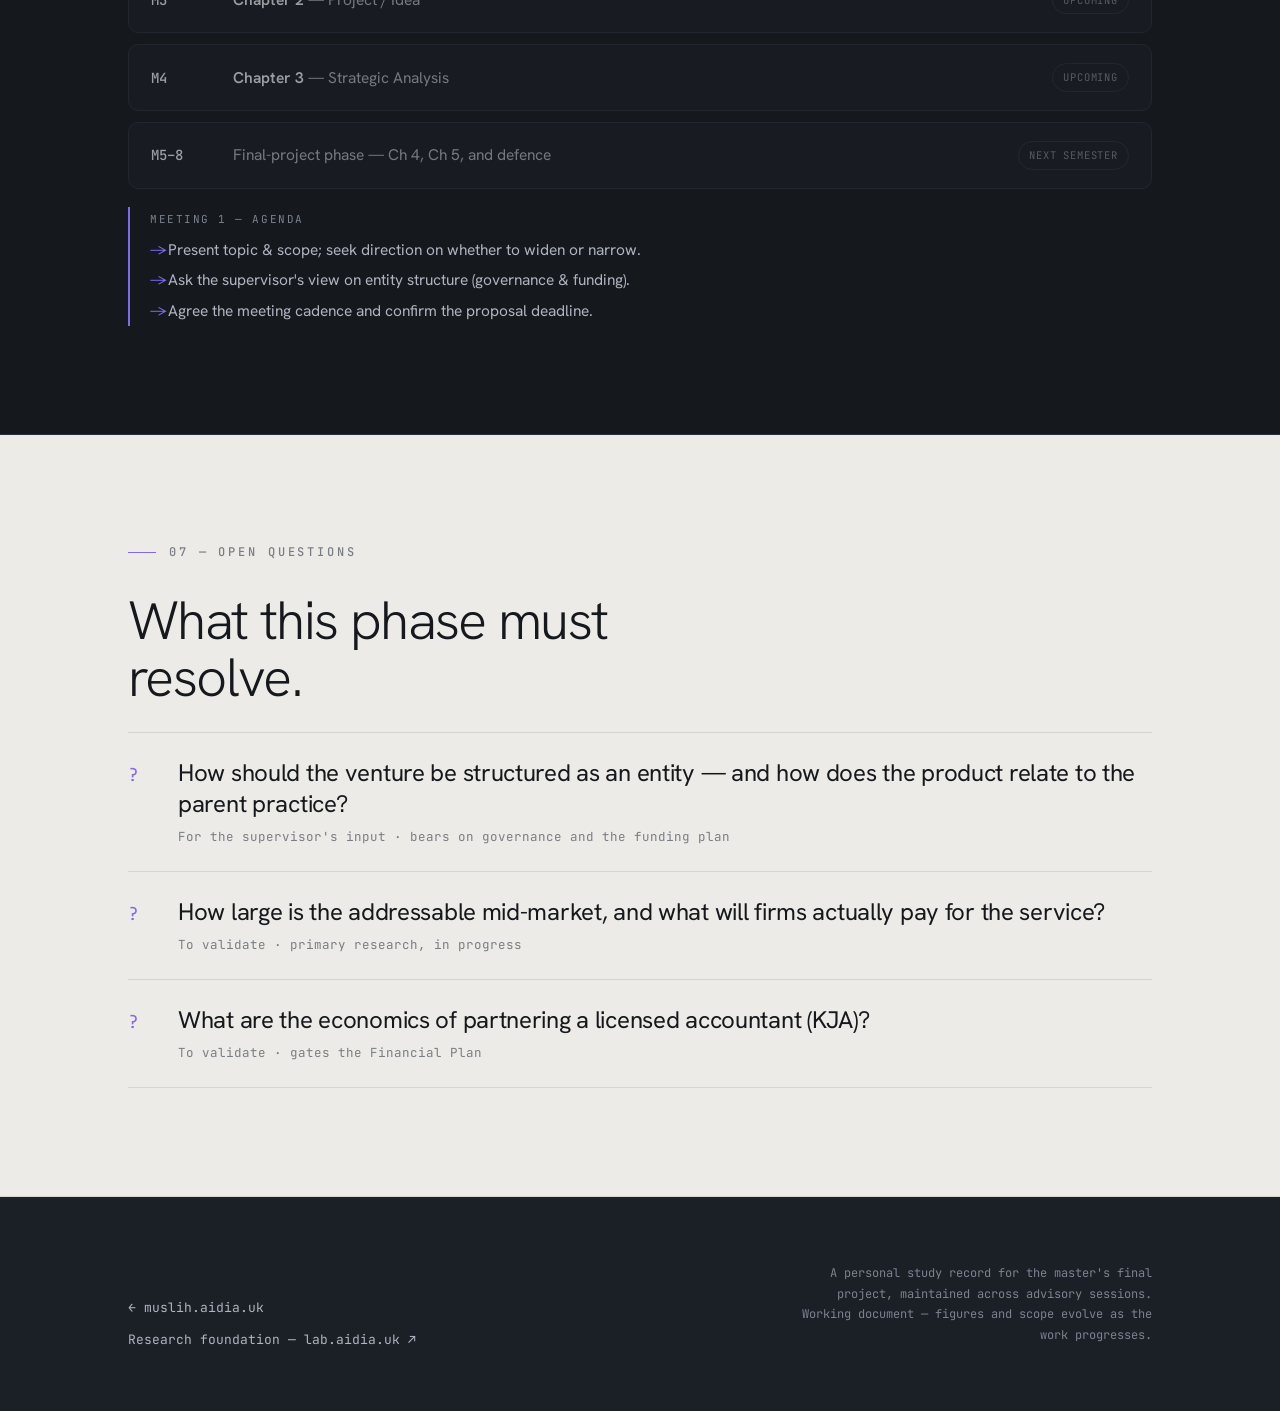
==== commit 293535d8: "Fix blank page: replace JS reveal with reliable CSS keyframe (content always visible) Co-Authored-By" ====
--- a/finalproject-mmpu/index.html
+++ b/finalproject-mmpu/index.html
@@ -3,7 +3,6 @@
 <head>
 <meta charset="UTF-8">
 <meta name="viewport" content="width=device-width, initial-scale=1, viewport-fit=cover">
-<script>document.documentElement.classList.add('js')</script>
 <title>Final Project — AI CFO for Indonesia's Mid-Market · Muhamad Muslih</title>
 <meta name="description" content="A master's final project (Business Plan & Feasibility Study) on an AI-driven finance-function service for Indonesia's mid-market enterprises. A living record of the work, from proposal to defence.">
 <meta name="robots" content="noindex">
@@ -131,9 +130,9 @@
 footer .fl a:hover{color:var(--accent-soft)}
 footer .note{font-family:var(--mono);font-size:12px;color:var(--on-dark-mut);line-height:1.7;max-width:50ch;text-align:right}
 
-html.js .r{opacity:0;transform:translateY(20px);transition:opacity .7s cubic-bezier(.2,.7,.2,1),transform .7s cubic-bezier(.2,.7,.2,1)}
-.r.in{opacity:1;transform:none}
-@media(prefers-reduced-motion:reduce){html.js .r{opacity:1;transform:none}}
+@keyframes rin{from{opacity:0;transform:translateY(16px)}to{opacity:1;transform:none}}
+.r{animation:rin .6s cubic-bezier(.2,.7,.2,1) both}
+@media(prefers-reduced-motion:reduce){.r{animation:none}}
 @media(max-width:680px){.brand{top:16px;left:18px;font-size:16px}.meta{gap:10px 22px}}
 </style>
 </head>
@@ -273,12 +272,6 @@
     prog.style.width=(max>0?(h.scrollTop/max*100):0)+'%';
   }
   document.addEventListener('scroll',onScroll,{passive:true}); onScroll();
-  if('IntersectionObserver' in window){
-    var io=new IntersectionObserver(function(es){
-      es.forEach(function(e){ if(e.isIntersecting){ e.target.classList.add('in'); io.unobserve(e.target);} });
-    },{threshold:0.12,rootMargin:'0px 0px -8% 0px'});
-    document.querySelectorAll('.r').forEach(function(el){io.observe(el)});
-  } else { document.querySelectorAll('.r').forEach(function(el){el.classList.add('in')}); }
 })();
 </script>
 </body>
